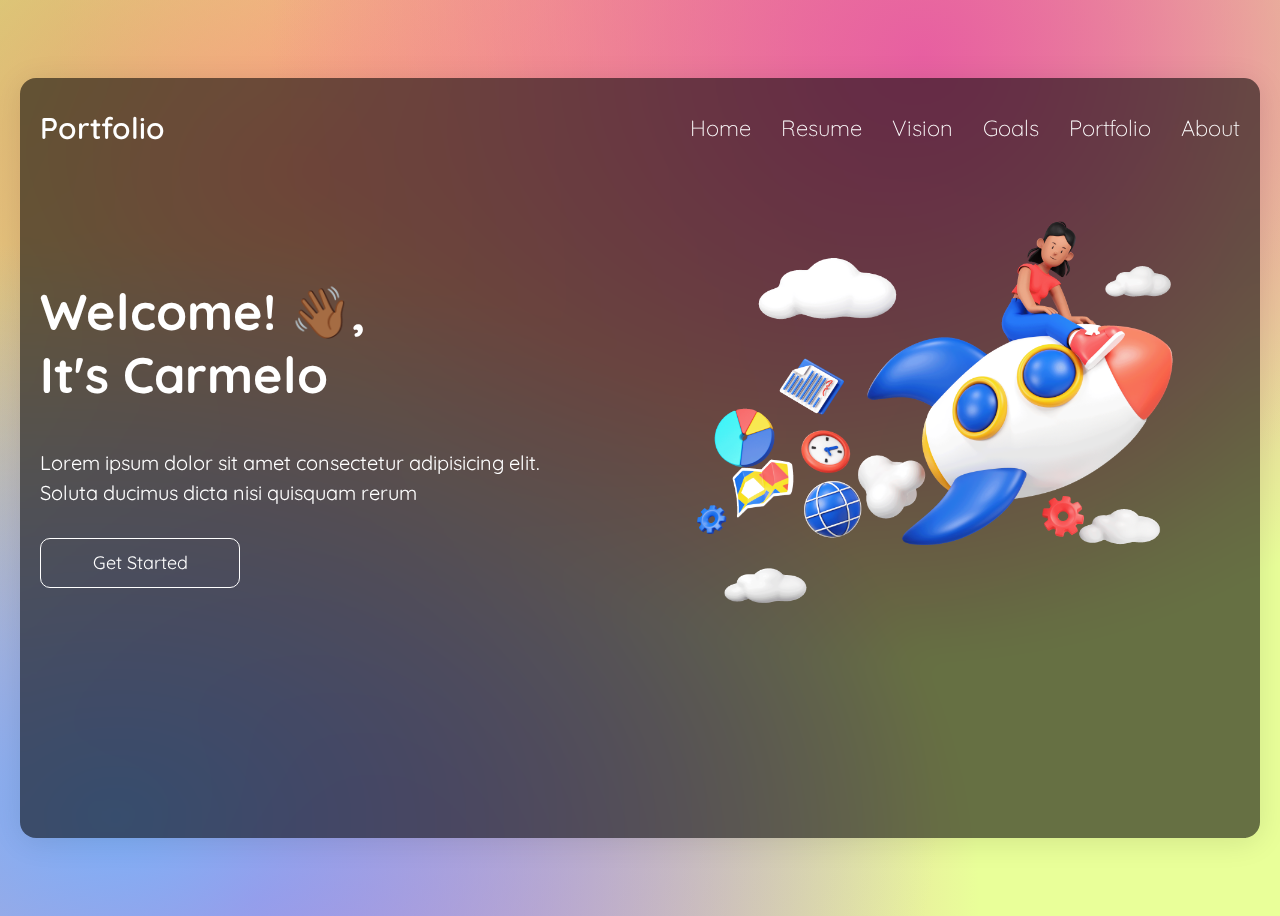
==== index.html @ 59da9e95 "Add files via upload" ====
<!DOCTYPE html>
<html lang="en">
  <head>
    <meta charset="UTF-8">
    <meta name="viewport" content="width=device-width, initial-scale=1.0">
    <link rel="stylesheet" href="css/index.css">
    <title>Simple Portfolio Design</title>
  </head>

  <body>

      <div class="container">
        <div class="glass-container">
          <nav class="navbar">
            <div class="logo"><a href="index.html">Portfolio</a></div>
            <ul class="nav-links">
              <li class="nav-link"><a href="index.html">Home</a></li>
              <li class="nav-link"><a href="resume.html">Resume</a></li>
              <li class="nav-link"><a href="vision.html">Vision</a></li>
              <li class="nav-link"><a href="goals.html">Goals</a></li>
              <li class="nav-link"><a href="portfolio.html">Portfolio</a></li>
              <li class="nav-link"><a href="about.html">About</a></li>
            </ul>
          </nav>
          <div class="content">
            <div class="main">
              <h2>Welcome! 👋🏾, <br>It's Carmelo</h2>
              <p>
                Lorem ipsum dolor sit amet consectetur adipisicing elit.
                <br>
                Soluta ducimus dicta nisi quisquam rerum
              </p>
              <button>Get Started</button>
            </div>
            <div class="image-wrapper">
              <img src="imgs/image.png">
            </div>
          </div>
        </div>
      </div>

    </body>

  </html>
---- css/index.css ----
@import url('https://fonts.googleapis.com/css2?family=Quicksand:wght@300;400;500;600;700&display=swap');

*{
  font-family: 'Quicksand', sans-serif;
}

a {
  text-decoration: none;
  color: #fff;
}

body {
  color: #fff;
  background-color: #e9ff99;
  background-image:
        radial-gradient(at 9% 89%, hsla(215, 90%, 73%, 1) 0px, transparent 50%),
        radial-gradient(at 72% 6%, hsla(331, 74%, 64%, 1) 0px, transparent 50%),
        radial-gradient(at 24% 19%, hsla(14, 90%, 74%, 1) 0px, transparent 50%),
        radial-gradient(at 65% 6%, hsla(6, 79%, 76%, 1) 0px, transparent 50%),
        radial-gradient(at 20% 98%, hsla(316, 72%, 64%, 1) 0px, transparent 50%),
        radial-gradient(at 44% 9%, hsla(40, 96%, 77%, 1) 0px, transparent 50%),
        radial-gradient(at 10% 9%, hsla(76, 65%, 63%, 1) 0px, transparent 50%);
  min-height: 100vh;
  display: flex;
  justify-content: center;
  align-items: center;
}

.container {
  display: flex;
  justify-content: center;
  width: 100%;
}

.glass-container {
  display: flex;
  flex-direction: column;
  align-items: center;
  justify-content: flex-start;
  width: 100%;
  max-width: 1200px;
  min-height: 80vh;
  padding: 20px;
  background: rgba(0, 0, 0, 0.56);
  border-radius: 16px;
  box-shadow: 0 4px 30px rgba(0, 0, 0, 0.1);
  backdrop-filter: blur(11.6px);
}

.navbar {
  display: flex;
  justify-content: space-between;
  align-items: center;
  width: 100%;
  padding: 0 10px;
}

.logo {
  font-size: 30px;
  font-weight: 600;
}

.nav-links {
  display: flex;
  gap: 30px;
  list-style: none;
}

.nav-link {
  font-size: 22px;
  font-weight: 300;
}

.content {
  display: flex;
  align-items: center;
  justify-content: space-between;
  width: 100%;
  margin-top: 5vh;
}

.main {
  width: 50%;
  text-align: left;
}

.main h2 {
  font-size: 50px;
}

.main p {
  font-size: 20px;
  line-height: 30px;
}

button {
  margin-top: 10px;
  width: 100%;
  max-width: 200px;
  height: 50px;
  font-size: 18px;
  color: #fff;
  background-color: transparent;
  border: 1px solid #fff;
  border-radius: 10px;
  cursor: pointer;
  transition: all 0.3s ease;
}

button:hover {
  border-color: #2668db;
  background-color: #2668db;
}

.image-wrapper {
  width: 50%;
  display: flex;
  justify-content: center;
}

.image-wrapper img {
  max-width: 100%;
  height: auto;
}

/* Responsive Design */
@media screen and (max-width: 1075px) {
  .content {
    flex-direction: column;
    text-align: center;
  }

  .main {
    width: 100%;
  }

  .image-wrapper {
    width: 100%;
    margin-top: 20px;
  }

  .image-wrapper img {
    max-width: 80%;
  }
}

@media screen and (max-width: 720px) {
  .logo {
    font-size: 22px;
  }

  .nav-link {
    font-size: 16px;
  }

  .main h2 {
    font-size: 32px;
  }

  .main p {
    font-size: 16px;
  }

  button {
    font-size: 14px;
  }

  .image-wrapper img {
    max-width: 70%;
  }
}


/* Content Box */
.content-box {
  background: rgba(255, 255, 255, 0.9);
  /*Slighttransparency*/
  padding: 30px;
  /*width: 100%;*/
  max-width: 1000px;
  border-radius: 10px;
  box-shadow: 0 4px 10px rgba(0, 0, 0, 0.2);
  text-align: center;
  -webkit-border-radius: 10px;
  -moz-border-radius: 10px;
  -ms-border-radius: 10px;
  -o-border-radius: 10px;
}

/* Project Grid */
.project-grid {
  display: grid;
  grid-template-columns: repeat(auto-fit, minmax(200px, 1fr));
  gap: 20px;
  margin-top: 20px;
}

/* Project Cards */
.project-card {
  background: white;
  padding: 15px;
  border-radius: 15px;
  box-shadow: 0 4px 8px rgba(0, 0, 0, 0.2);
  text-align: center;
  transition: transform 0.3s ease;
  -webkit-border-radius: 15px;
  -moz-border-radius: 15px;
  -ms-border-radius: 15px;
  -o-border-radius: 15px;
}

.project-card:hover {
  transform: translateY(-5px);
}

/* Project Images */
.project-card img {
  width: 100%;
  height: 150px;
  object-fit: cover;
  border-radius: 5px;
}

/* Titles & Captions */
.project-card h3 {
  margin: 10px 0 5px;
  font-size: 1.2em;
  color:#666;
}

.project-card p {
  font-size: 0.9em;
  color: #666;
}
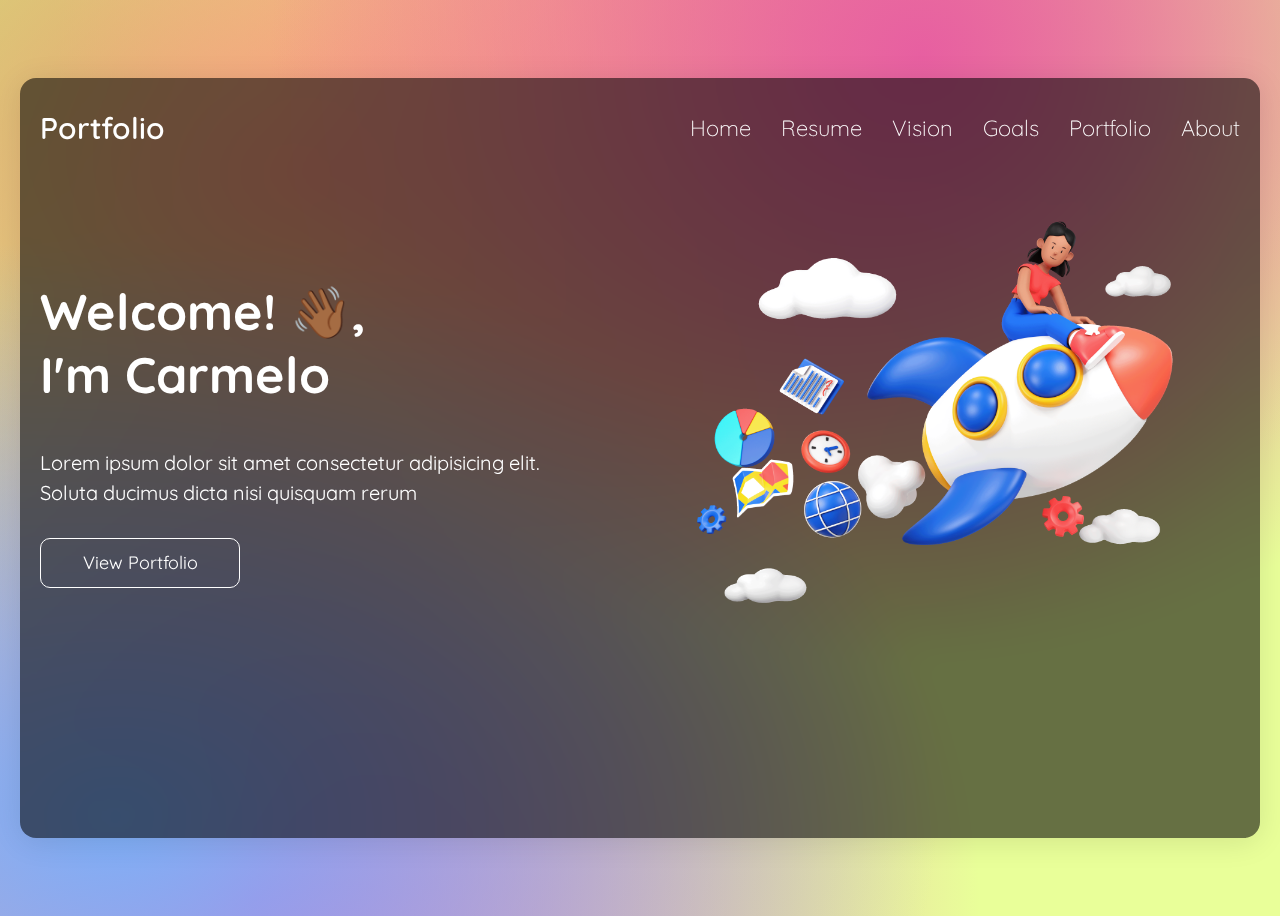
==== commit 37932f02: "lol" ====
--- a/index.html
+++ b/index.html
@@ -24,13 +24,13 @@
           </nav>
           <div class="content">
             <div class="main">
-              <h2>Welcome! 👋🏾, <br>It's Carmelo</h2>
+              <h2>Welcome! 👋🏾, <br>I'm Carmelo</h2>
               <p>
                 Lorem ipsum dolor sit amet consectetur adipisicing elit.
                 <br>
                 Soluta ducimus dicta nisi quisquam rerum
               </p>
-              <button>Get Started</button>
+              <button><a href ="portfolio.html">View Portfolio</a></button>
             </div>
             <div class="image-wrapper">
               <img src="imgs/image.png">
